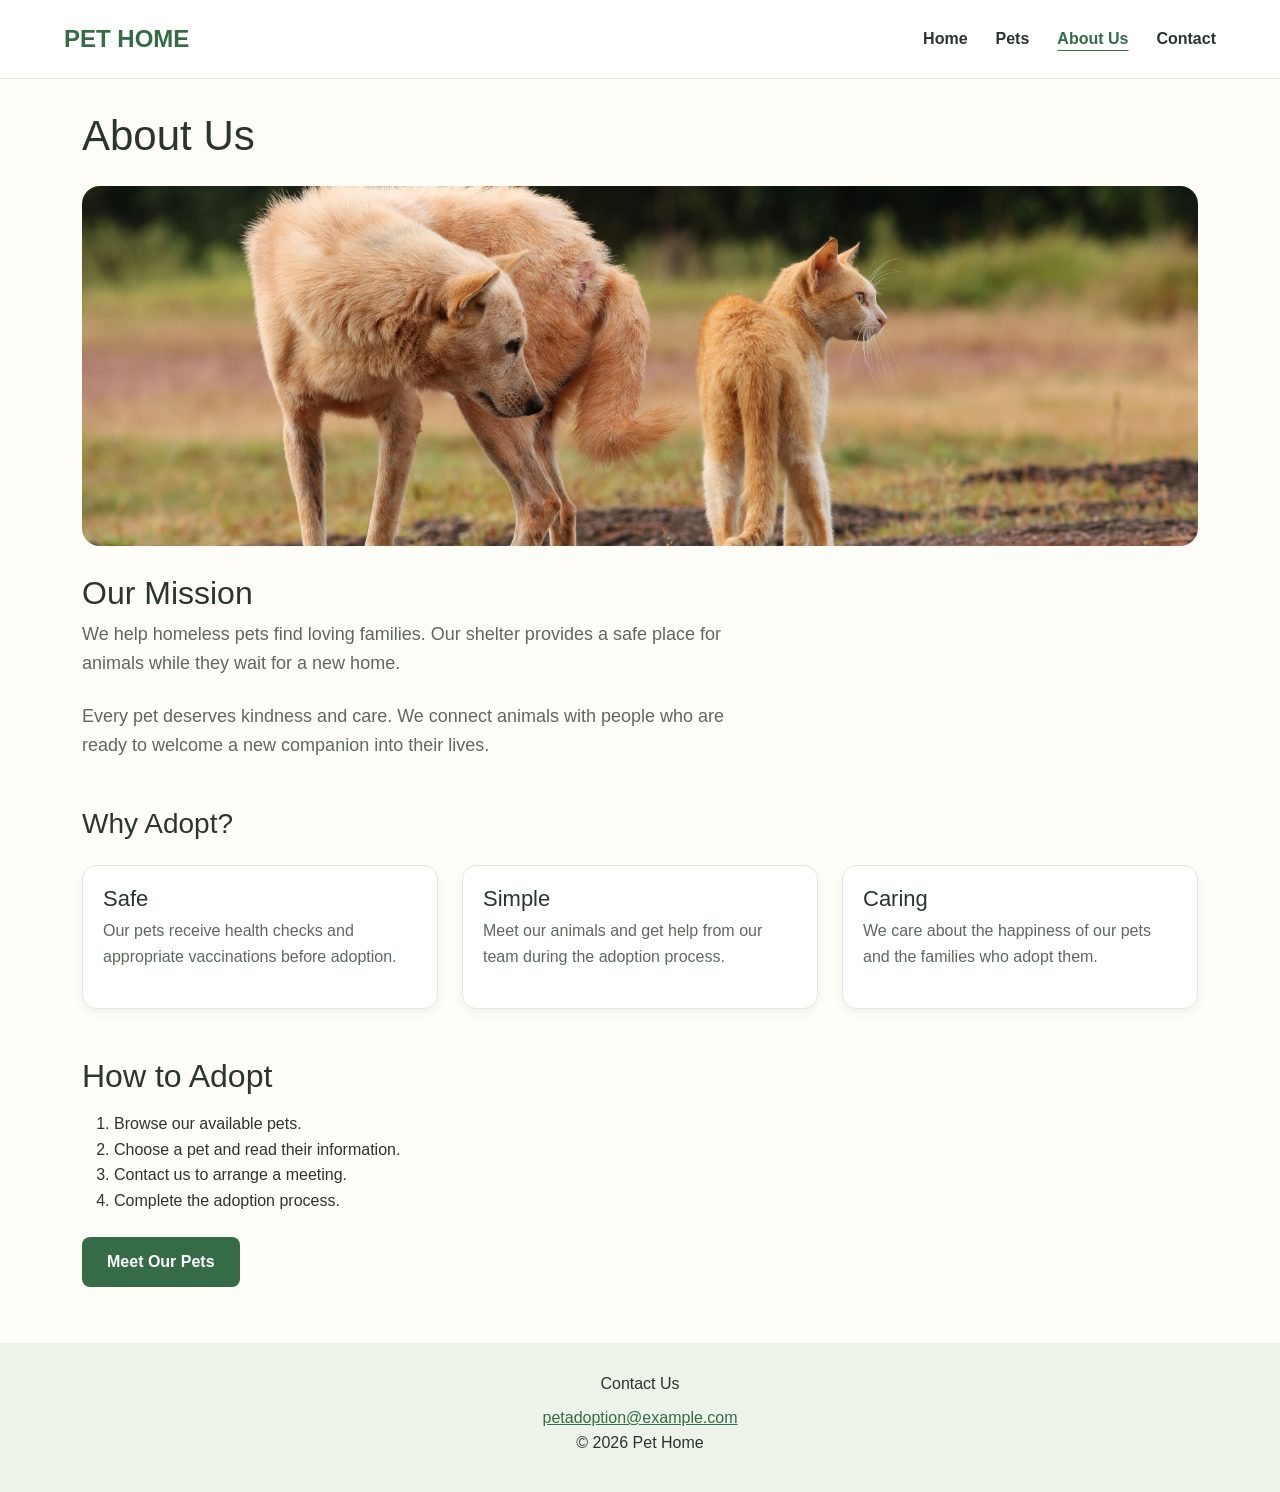
==== about.html @ 4c9b0ee4 "Create Pet Home website" ====
<!DOCTYPE html>
<html lang="en">
<head>
    <meta charset="UTF-8">
    <meta name="viewport" content="width=device-width, initial-scale=1">
    <meta name="description"
          content="Discover Pet Home and our mission to help pets find loving families.">

    <title>Pet Home | About Us</title>

    <link href="https://cdn.jsdelivr.net/npm/bootstrap@5.3.8/dist/css/bootstrap.min.css"
          rel="stylesheet">

    <link rel="stylesheet" href="css/style-zhibek.css">
</head>
<body>

    <header class="site-header">
        <nav class="navbar" aria-label="Main navigation">
            <a href="index.html" class="logo">PET HOME</a>

            <ul class="nav-links">
                <li><a href="index.html">Home</a></li>
                <li><a href="pets.html">Pets</a></li>
                <li>
                    <a href="about.html" aria-current="page">About Us</a>
                </li>
                <li><a href="contact.html">Contact</a></li>
            </ul>
        </nav>
    </header>

    <main class="container">

        <section class="hero">
            <h1 class="mb-4">About Us</h1>

            <img src="images/home.jpg"
                 alt="A dog and a cat together outdoors"
                 class="hero-image">

            <div class="hero-content">
                <h2>Our Mission</h2>

                <p>
                    We help homeless pets find loving families.
                    Our shelter provides a safe place for animals
                    while they wait for a new home.
                </p>

                <p>
                    Every pet deserves kindness and care.
                    We connect animals with people who are ready
                    to welcome a new companion into their lives.
                </p>
            </div>
        </section>

        <section class="featured-pets">
            <h2>Why Adopt?</h2>

            <div class="pet-grid">

                <article class="pet-card">
                    <div class="pet-card-content">
                        <h3>Safe</h3>
                        <p>
                            Our pets receive health checks and
                            appropriate vaccinations before adoption.
                        </p>
                    </div>
                </article>

                <article class="pet-card">
                    <div class="pet-card-content">
                        <h3>Simple</h3>
                        <p>
                            Meet our animals and get help from
                            our team during the adoption process.
                        </p>
                    </div>
                </article>

                <article class="pet-card">
                    <div class="pet-card-content">
                        <h3>Caring</h3>
                        <p>
                            We care about the happiness of our pets
                            and the families who adopt them.
                        </p>
                    </div>
                </article>

            </div>
        </section>

        <section class="mt-5">
            <h2 class="mb-3">How to Adopt</h2>

            <ol class="mb-4">
                <li>Browse our available pets.</li>
                <li>Choose a pet and read their information.</li>
                <li>Contact us to arrange a meeting.</li>
                <li>Complete the adoption process.</li>
            </ol>

            <a href="pets.html" class="btn button">Meet Our Pets</a>
        </section>

    </main>

    <footer class="site-footer">
        <p>Contact Us</p>

        <a href="mailto:petadoption@example.com">
            petadoption@example.com
        </a>

        <p>&copy; 2026 Pet Home</p>
    </footer>

</body>
</html>
---- css/style-zhibek.css ----
* {
    box-sizing: border-box;
}

body {
    margin: 0;
    font-family: Arial, sans-serif;
    color: #29352e;
    background-color: #fffdf8;
    line-height: 1.6;
}

img {
    display: block;
    max-width: 100%;
}

a {
    color: inherit;
}

h1,
h2,
h3,
p {
    margin-top: 0;
}


.site-header {
    background-color: #ffffff;
    border-bottom: 1px solid #e2e8df;
}

.navbar {
    max-width: 1200px;
    margin: 0 auto;
    padding: 20px 24px;

    display: flex;
    justify-content: space-between;
    align-items: center;
    gap: 24px;
}

.logo {
    font-size: 24px;
    font-weight: bold;
    color: #356b46;
    text-decoration: none;
}

.nav-links {
    display: flex;
    flex-wrap: wrap;
    gap: 28px;

    margin: 0;
    padding: 0;
    list-style: none;
}

.nav-links a {
    display: inline-block;
    padding: 6px 0;
    text-decoration: none;
    font-weight: bold;
}

.nav-links a:hover,
.nav-links a[aria-current="page"] {
    color: #356b46;
    text-decoration: underline;
    text-underline-offset: 6px;
}


main {
    max-width: 1200px;
    margin: 0 auto;
    padding: 32px 24px 56px;
}


.hero {
    margin-bottom: 48px;
}

.hero-image {
    width: 100%;
    height: 360px;
    object-fit: cover;
    border-radius: 18px;
}

.hero-content {
    max-width: 680px;
    padding-top: 28px;
}

.hero h1 {
    margin-bottom: 16px;
    font-size: 42px;
    line-height: 1.2;
}

.hero p {
    margin-bottom: 24px;
    color: #5d685f;
    font-size: 18px;
}


.button {
    display: inline-block;
    padding: 12px 24px;

    background-color: #356b46;
    color: #ffffff;
    border-radius: 8px;

    text-decoration: none;
    font-weight: bold;
    text-align: center;
}

.button:hover {
    background-color: #264e33;
}

a:focus-visible {
    outline: 3px solid #c17b27;
    outline-offset: 4px;
}


.featured-pets h2 {
    margin-bottom: 24px;
    font-size: 28px;
}

.pet-grid {
    display: grid;
    grid-template-columns: repeat(3, minmax(0, 1fr));
    gap: 24px;
}


.pet-card {
    position: relative;
    overflow: hidden;

    background-color: #ffffff;
    border: 1px solid #e2e8df;
    border-radius: 14px;
    box-shadow: 0 4px 12px rgba(0, 0, 0, 0.05);
}

.pet-image {
    width: 100%;
    height: 220px;
    object-fit: cover;
}

.pet-card-content {
    padding: 20px;
}

.pet-card h3 {
    margin-bottom: 6px;
    font-size: 22px;
}

.pet-card p {
    margin-bottom: 18px;
    color: #5d685f;
}


.site-footer {
    padding: 28px 24px;
    background-color: #edf3e9;
    text-align: center;
}

.site-footer p {
    margin-bottom: 8px;
}

.site-footer a {
    color: #356b46;
    overflow-wrap: anywhere;
}
.pet-image[src="images/max.jpg"] {
    object-position: center bottom;
}


@media (max-width: 900px) {
    .nav-links {
        gap: 18px;
    }

    .hero-image {
        height: 300px;
    }

    .hero h1 {
        font-size: 34px;
    }

    .pet-grid {
        grid-template-columns: repeat(2, minmax(0, 1fr));
    }
}


@media (max-width: 600px) {
    .navbar {
        flex-direction: column;
        gap: 12px;
        padding: 16px;
    }

    .nav-links {
        justify-content: center;
        gap: 16px;
    }

    main {
        padding: 24px 16px 40px;
    }

    .hero-image {
        height: 230px;
    }

    .hero h1 {
        font-size: 28px;
    }

    .hero p {
        font-size: 16px;
    }

    .pet-grid {
        grid-template-columns: 1fr;
    }

    .pet-image {
        height: 240px;
    }

    .featured-pets h2 {
        font-size: 24px;
    }
}
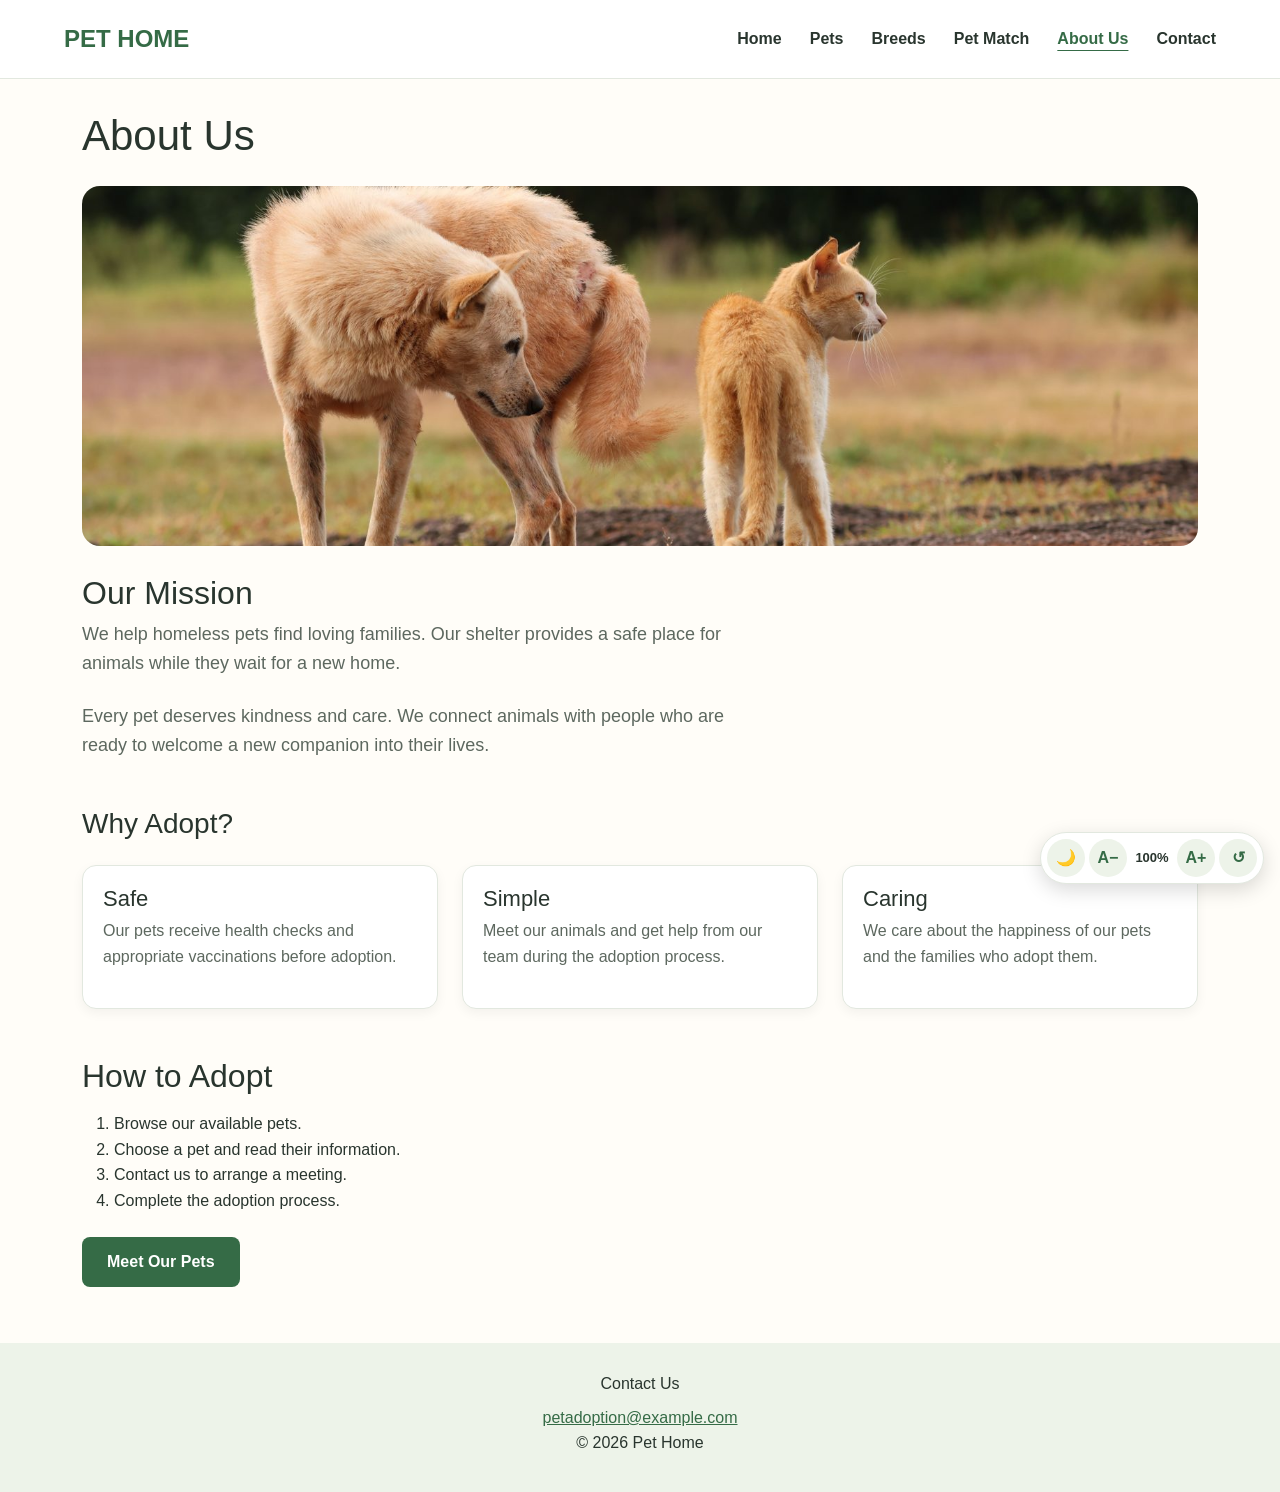
==== commit f1fff07a: "chore: remove HTML comments and replace dashes with hyphens" ====
--- a/about.html
+++ b/about.html
@@ -12,6 +12,7 @@
           rel="stylesheet">
 
     <link rel="stylesheet" href="css/style-zhibek.css">
+    <link rel="stylesheet" href="css/style-final.css">
 </head>
 <body>
 
@@ -22,6 +23,8 @@
             <ul class="nav-links">
                 <li><a href="index.html">Home</a></li>
                 <li><a href="pets.html">Pets</a></li>
+                <li><a href="breeds.html">Breeds</a></li>
+                <li><a href="match.html">Pet Match</a></li>
                 <li>
                     <a href="about.html" aria-current="page">About Us</a>
                 </li>
@@ -119,5 +122,7 @@
         <p>&copy; 2026 Pet Home</p>
     </footer>
 
+    <script src="js/storage.js"></script>
+    <script src="js/theme.js"></script>
 </body>
-</html>+</html>
--- a/css/style-zhibek.css
+++ b/css/style-zhibek.css
@@ -254,4 +254,36 @@
     .featured-pets h2 {
         font-size: 24px;
     }
-}+}
+
+.pet-controls {
+    max-width: 600px;
+}
+
+.pet-controls input,
+.pet-controls select {
+    padding: 12px;
+}
+
+.favorite-btn {
+    margin-top: 8px;
+}
+
+.pet-card {
+    transition: transform 0.2s ease;
+}
+
+.pet-card:hover {
+    transform: translateY(-5px);
+}
+.validation-error {
+    font-size: 0.875rem;
+}
+
+.form-control.is-invalid {
+    border-color: #dc3545;
+}
+
+#form-status {
+    font-weight: 600;
+}
--- a/css/style-final.css
+++ b/css/style-final.css
@@ -0,0 +1,432 @@
+/* =========================================================
+   Final project styles: Breed Explorer, Pet Match quiz,
+   statistics panel, accessibility panel and dark mode.
+   ========================================================= */
+
+:root {
+    --ph-green: #356b46;
+    --ph-green-dark: #264e33;
+    --ph-surface: #ffffff;
+    --ph-border: #e2e8df;
+    --ph-muted: #5d685f;
+    --ph-soft: #edf3e9;
+}
+
+/* ---------- Shared panels ---------- */
+.explorer-panel,
+.quiz-card,
+.fact-card,
+.stats-panel,
+.saved-result,
+.best-match {
+    background-color: var(--ph-surface);
+    border: 1px solid var(--ph-border);
+    border-radius: 14px;
+    box-shadow: 0 4px 12px rgba(0, 0, 0, 0.05);
+    padding: 20px;
+}
+
+.empty-message {
+    grid-column: 1 / -1;
+    padding: 24px;
+    text-align: center;
+    color: var(--ph-muted);
+    background: var(--ph-soft);
+    border-radius: 12px;
+}
+
+/* ---------- Statistics panel (Pets page) ---------- */
+.stats-panel {
+    display: grid;
+    grid-template-columns: minmax(0, 1fr) minmax(0, 1fr);
+    gap: 20px;
+}
+
+.stat-tiles {
+    display: grid;
+    grid-template-columns: repeat(3, minmax(0, 1fr));
+    gap: 12px;
+}
+
+.stat-tile {
+    display: flex;
+    flex-direction: column;
+    justify-content: center;
+    padding: 14px;
+    background: var(--ph-soft);
+    border-radius: 12px;
+    font-size: 14px;
+    color: var(--ph-muted);
+}
+
+.stat-number {
+    font-size: 28px;
+    font-weight: bold;
+    color: var(--ph-green);
+    line-height: 1.1;
+}
+
+.stat-bar-row {
+    display: grid;
+    grid-template-columns: 70px 1fr 28px;
+    align-items: center;
+    gap: 10px;
+    margin-bottom: 8px;
+    font-size: 14px;
+}
+
+.stat-bar-track {
+    height: 12px;
+    background: var(--ph-soft);
+    border-radius: 6px;
+    overflow: hidden;
+}
+
+.stat-bar-fill {
+    height: 100%;
+    background: var(--ph-green);
+    border-radius: 6px;
+    transition: width 0.4s ease;
+}
+
+.stat-bar-value {
+    text-align: right;
+    font-weight: bold;
+}
+
+.pet-controls .btn {
+    margin-right: 8px;
+    margin-bottom: 8px;
+}
+
+/* ---------- Breed Explorer ---------- */
+.photo-grid {
+    display: grid;
+    grid-template-columns: repeat(3, minmax(0, 1fr));
+    gap: 20px;
+}
+
+.photo-grid--small {
+    grid-template-columns: repeat(4, minmax(0, 1fr));
+}
+
+.photo-card {
+    margin: 0;
+    overflow: hidden;
+    background: var(--ph-surface);
+    border: 1px solid var(--ph-border);
+    border-radius: 14px;
+    box-shadow: 0 4px 12px rgba(0, 0, 0, 0.05);
+    animation: fadeUp 0.35s ease;
+}
+
+.photo-card img {
+    width: 100%;
+    height: 220px;
+    object-fit: cover;
+}
+
+.photo-grid--small .photo-card img {
+    height: 160px;
+}
+
+.photo-card figcaption {
+    display: flex;
+    justify-content: space-between;
+    align-items: center;
+    gap: 8px;
+    padding: 12px 14px;
+}
+
+.photo-note {
+    font-size: 14px;
+    color: var(--ph-muted);
+    overflow-wrap: anywhere;
+}
+
+.fact-card {
+    max-width: 720px;
+    border-left: 6px solid var(--ph-green);
+}
+
+.fact-text {
+    font-size: 18px;
+    min-height: 54px;
+}
+
+@keyframes fadeUp {
+    from { opacity: 0; transform: translateY(10px); }
+    to { opacity: 1; transform: translateY(0); }
+}
+
+/* ---------- Pet Match quiz ---------- */
+.quiz-wrapper {
+    max-width: 760px;
+}
+
+.quiz-step {
+    border: 0;
+    padding: 0;
+    margin: 0;
+}
+
+.quiz-step legend {
+    font-size: 22px;
+    font-weight: bold;
+    margin-bottom: 16px;
+}
+
+.quiz-option {
+    display: flex;
+    align-items: center;
+    gap: 12px;
+    padding: 14px 16px;
+    margin-bottom: 10px;
+    border: 2px solid var(--ph-border);
+    border-radius: 10px;
+    cursor: pointer;
+    transition: border-color 0.2s, background-color 0.2s;
+}
+
+.quiz-option:hover {
+    border-color: var(--ph-green);
+}
+
+.quiz-option.selected {
+    border-color: var(--ph-green);
+    background-color: var(--ph-soft);
+    font-weight: bold;
+}
+
+.quiz-option input {
+    accent-color: var(--ph-green);
+    width: 18px;
+    height: 18px;
+}
+
+.quiz-option:focus-within {
+    outline: 3px solid #c17b27;
+    outline-offset: 2px;
+}
+
+.shake {
+    animation: shake 0.35s;
+}
+
+@keyframes shake {
+    0%, 100% { transform: translateX(0); }
+    25% { transform: translateX(-6px); }
+    75% { transform: translateX(6px); }
+}
+
+.best-match {
+    display: grid;
+    grid-template-columns: 220px 1fr;
+    gap: 24px;
+    align-items: center;
+}
+
+.best-match-img {
+    width: 100%;
+    height: 220px;
+    object-fit: cover;
+    border-radius: 12px;
+}
+
+.match-row {
+    display: flex;
+    align-items: center;
+    gap: 14px;
+    margin-bottom: 14px;
+}
+
+.match-row img {
+    width: 56px;
+    height: 56px;
+    object-fit: cover;
+    border-radius: 50%;
+}
+
+.saved-result {
+    display: flex;
+    flex-wrap: wrap;
+    justify-content: space-between;
+    align-items: center;
+    gap: 10px;
+    padding: 14px 20px;
+    background: var(--ph-soft);
+}
+
+/* ---------- Accessibility panel ---------- */
+.a11y-panel {
+    position: fixed;
+    right: 16px;
+    bottom: 16px;
+    z-index: 1000;
+    display: flex;
+    align-items: center;
+    gap: 4px;
+    padding: 6px;
+    background: var(--ph-surface);
+    border: 1px solid var(--ph-border);
+    border-radius: 999px;
+    box-shadow: 0 6px 20px rgba(0, 0, 0, 0.15);
+}
+
+.a11y-btn {
+    min-width: 38px;
+    height: 38px;
+    border: 0;
+    border-radius: 999px;
+    background: var(--ph-soft);
+    color: var(--ph-green);
+    font-weight: bold;
+    cursor: pointer;
+}
+
+.a11y-btn:hover:not(:disabled) {
+    background: var(--ph-green);
+    color: #ffffff;
+}
+
+.a11y-btn:disabled {
+    opacity: 0.4;
+    cursor: not-allowed;
+}
+
+.a11y-btn:focus-visible,
+button:focus-visible {
+    outline: 3px solid #c17b27;
+    outline-offset: 2px;
+}
+
+.a11y-scale {
+    min-width: 42px;
+    text-align: center;
+    font-size: 13px;
+    font-weight: bold;
+}
+
+/* ---------- Dark mode ---------- */
+body.dark-theme {
+    --ph-surface: #1f2722;
+    --ph-border: #34423a;
+    --ph-muted: #b5c2b8;
+    --ph-soft: #2a352e;
+    --ph-green: #7fc795;
+
+    background-color: #151b17;
+    color: #e6ede7;
+}
+
+body.dark-theme .site-header,
+body.dark-theme .navbar,
+body.dark-theme .pet-card,
+body.dark-theme .card,
+body.dark-theme .contact-info,
+body.dark-theme .visiting-hours,
+body.dark-theme form,
+body.dark-theme section {
+    background-color: transparent;
+    color: inherit;
+    border-color: var(--ph-border);
+}
+
+body.dark-theme .site-header {
+    background-color: #1b221e;
+}
+
+body.dark-theme .pet-card,
+body.dark-theme .card {
+    background-color: var(--ph-surface);
+}
+
+body.dark-theme .site-footer {
+    background-color: #1b221e;
+}
+
+body.dark-theme .logo,
+body.dark-theme .site-footer a,
+body.dark-theme .nav-links a:hover,
+body.dark-theme .nav-links a[aria-current="page"],
+body.dark-theme main a:not(.button):not(.btn) {
+    color: var(--ph-green);
+}
+
+body.dark-theme p,
+body.dark-theme .pet-card p,
+body.dark-theme .hero p,
+body.dark-theme .text-muted {
+    color: var(--ph-muted) !important;
+}
+
+body.dark-theme .button,
+body.dark-theme .btn.button {
+    background-color: #3f8a57;
+    color: #ffffff;
+}
+
+body.dark-theme .table {
+    --bs-table-bg: transparent;
+    --bs-table-color: #e6ede7;
+}
+
+/* ---------- Responsive ---------- */
+@media (max-width: 900px) {
+    .stats-panel {
+        grid-template-columns: 1fr;
+    }
+
+    .photo-grid {
+        grid-template-columns: repeat(2, minmax(0, 1fr));
+    }
+
+    .photo-grid--small {
+        grid-template-columns: repeat(3, minmax(0, 1fr));
+    }
+}
+
+@media (max-width: 600px) {
+    .stat-tiles {
+        grid-template-columns: 1fr 1fr 1fr;
+        gap: 8px;
+    }
+
+    .stat-tile {
+        padding: 10px;
+        font-size: 12px;
+    }
+
+    .stat-number {
+        font-size: 22px;
+    }
+
+    .photo-grid,
+    .photo-grid--small {
+        grid-template-columns: 1fr 1fr;
+        gap: 12px;
+    }
+
+    .photo-card img,
+    .photo-grid--small .photo-card img {
+        height: 140px;
+    }
+
+    .photo-card figcaption {
+        flex-direction: column;
+        align-items: flex-start;
+    }
+
+    .best-match {
+        grid-template-columns: 1fr;
+    }
+
+    .a11y-panel {
+        right: 8px;
+        bottom: 8px;
+    }
+
+    main {
+        padding-bottom: 80px; /* room for the accessibility panel */
+    }
+}
